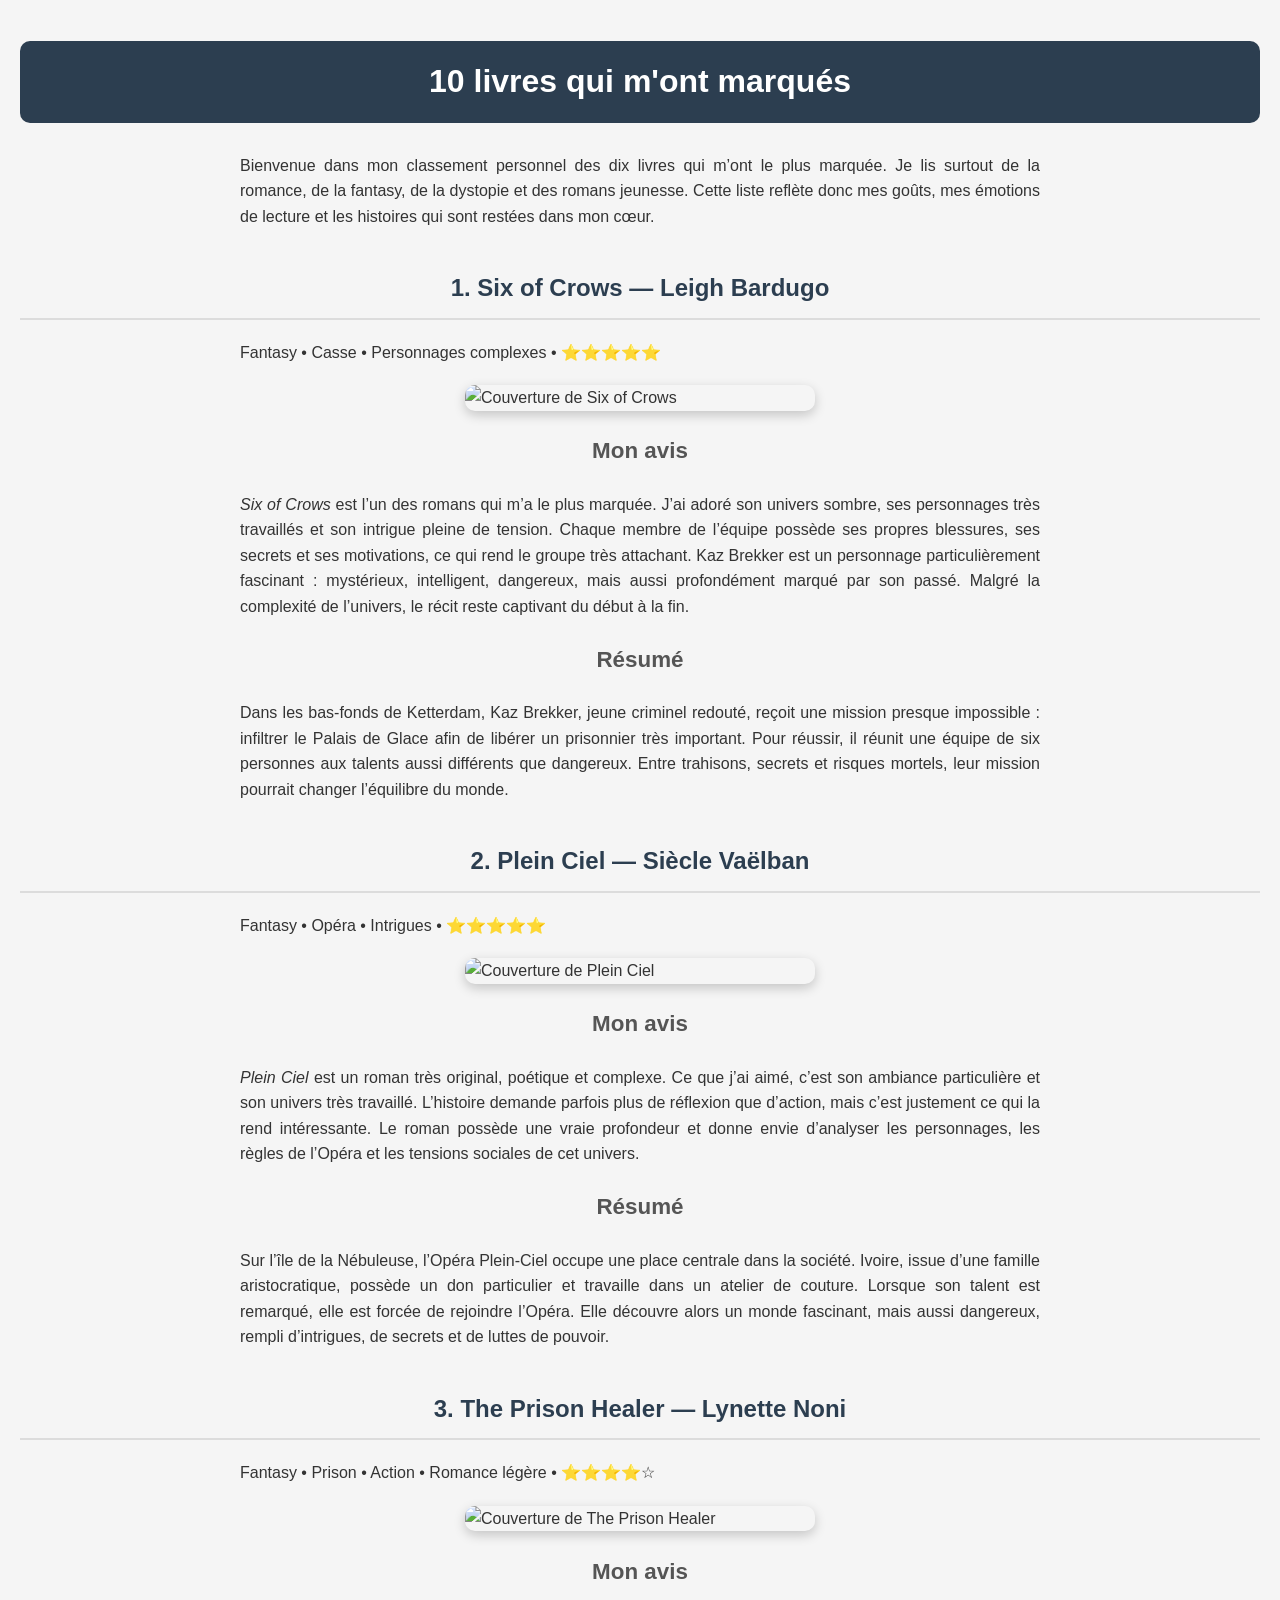
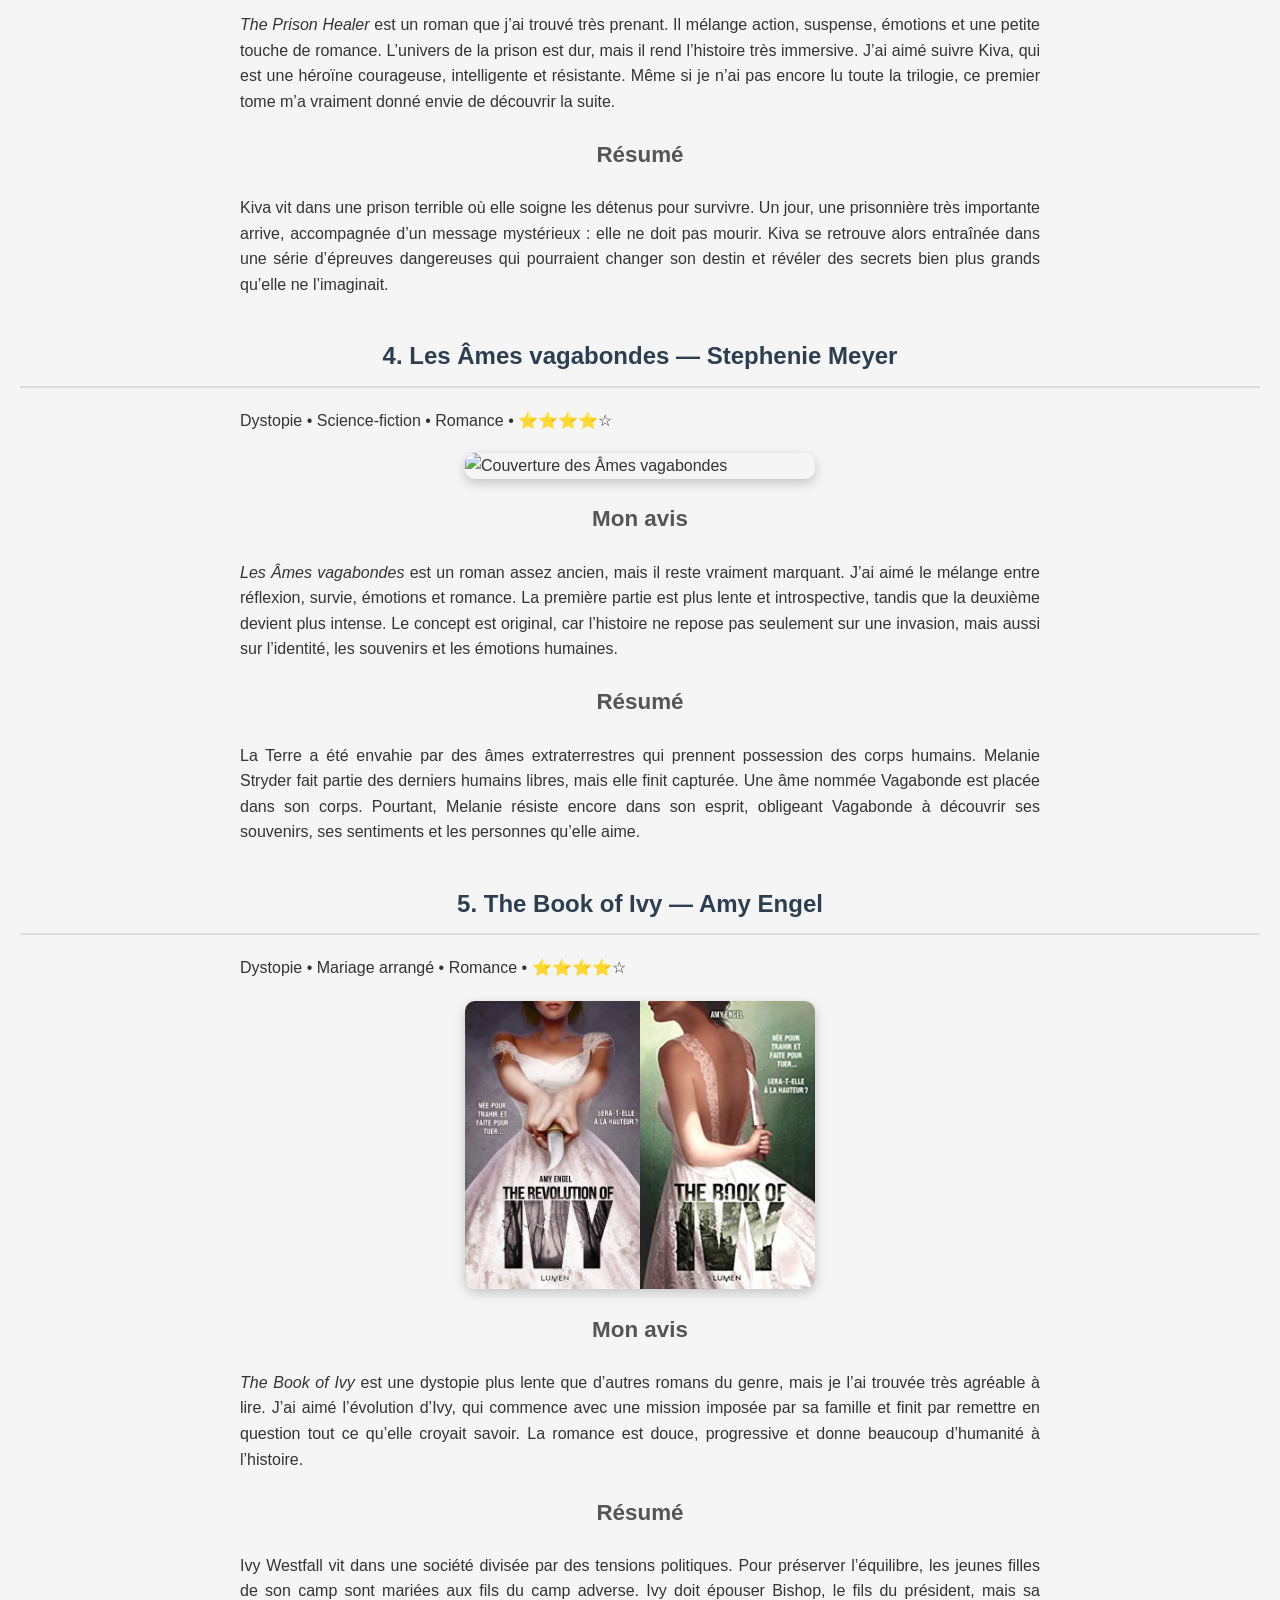
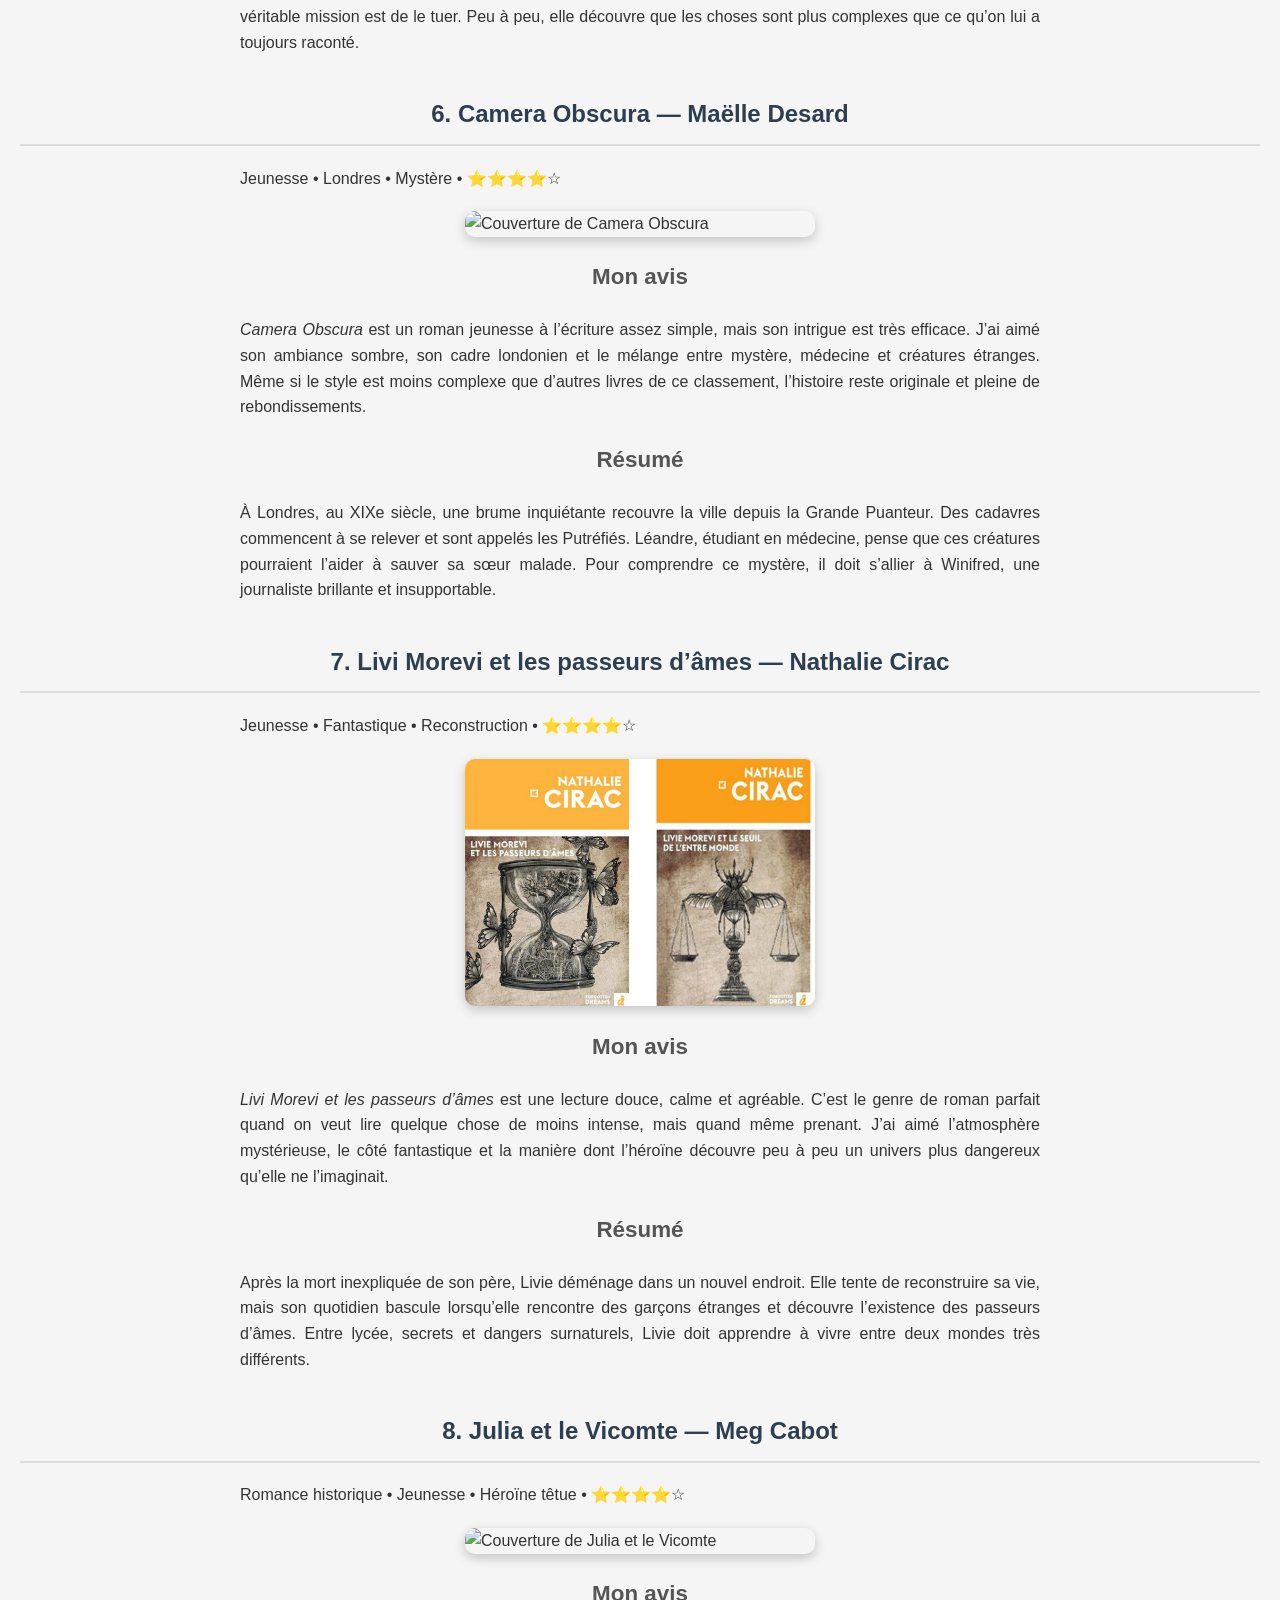
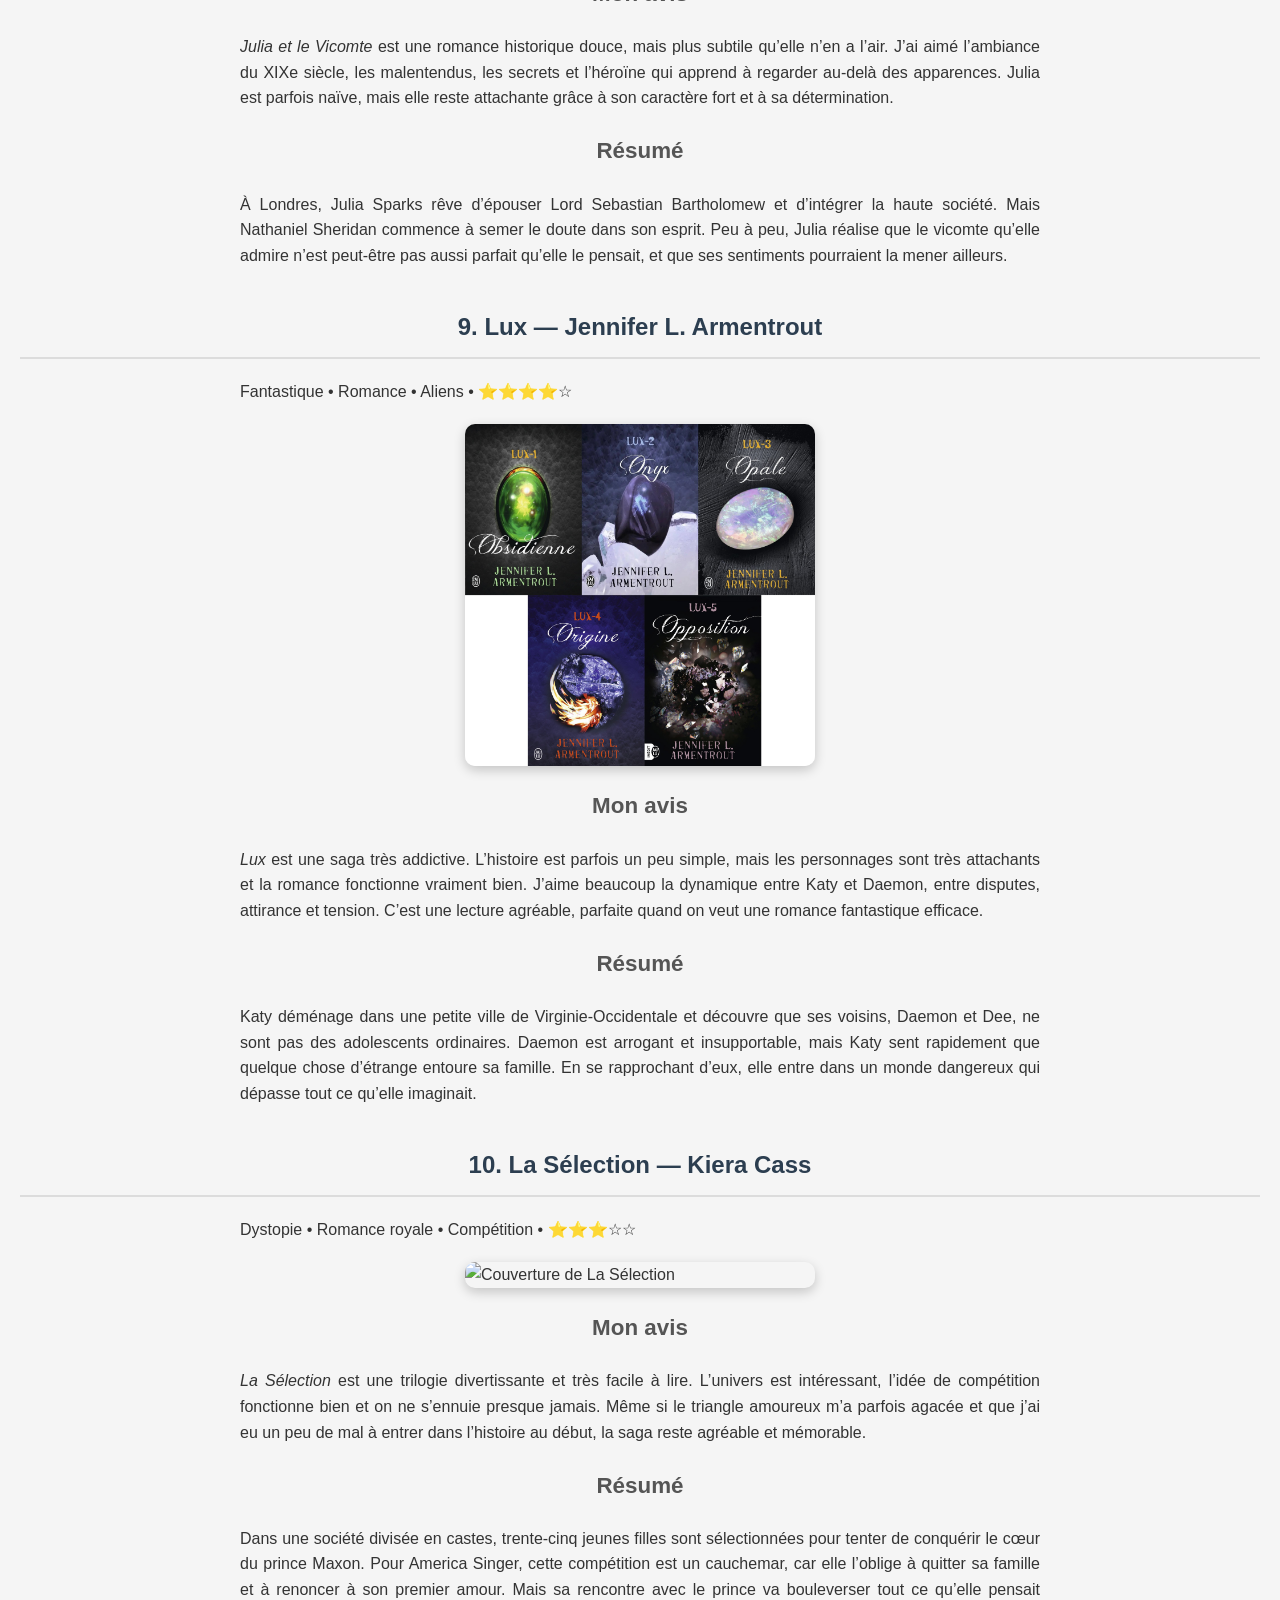
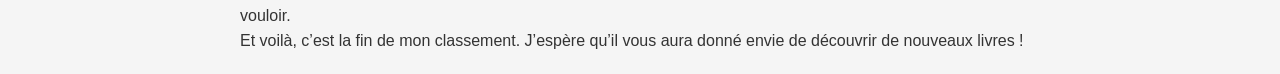
==== index.html @ f719cc05 "Rename Listes de livres.html to index.html" ====
<!DOCTYPE html>
<html lang="fr">
<head>
    <meta charset="UTF-8">
    <meta name="viewport" content="width=device-width, initial-scale=1.0">
    <title>10 livres qui m'ont marqués</title>
    <link rel="stylesheet" href="bibliothèque.css">
</head>

<body>
    <header>
        <h1>10 livres qui m'ont marqués</h1>
        <p class="intro">
            Bienvenue dans mon classement personnel des dix livres qui m’ont le plus marquée.
            Je lis surtout de la romance, de la fantasy, de la dystopie et des romans jeunesse.
            Cette liste reflète donc mes goûts, mes émotions de lecture et les histoires qui sont restées dans mon cœur.
        </p>
    </header>

    <main class="book-list">

        <section class="book-card">
            <h2>1. Six of Crows — Leigh Bardugo</h2>
            <p class="info">Fantasy • Casse • Personnages complexes • ⭐⭐⭐⭐⭐</p>
            <img src="Six of Crows.JPG" alt="Couverture de Six of Crows">

            <h3>Mon avis</h3>
            <p>
                <em>Six of Crows</em> est l’un des romans qui m’a le plus marquée. J’ai adoré son univers sombre,
                ses personnages très travaillés et son intrigue pleine de tension. Chaque membre de l’équipe possède
                ses propres blessures, ses secrets et ses motivations, ce qui rend le groupe très attachant.
                Kaz Brekker est un personnage particulièrement fascinant : mystérieux, intelligent, dangereux,
                mais aussi profondément marqué par son passé. Malgré la complexité de l’univers, le récit reste
                captivant du début à la fin.
            </p>

            <h3>Résumé</h3>
            <p>
                Dans les bas-fonds de Ketterdam, Kaz Brekker, jeune criminel redouté, reçoit une mission presque impossible :
                infiltrer le Palais de Glace afin de libérer un prisonnier très important. Pour réussir, il réunit une équipe
                de six personnes aux talents aussi différents que dangereux. Entre trahisons, secrets et risques mortels,
                leur mission pourrait changer l’équilibre du monde.
            </p>
        </section>

        <section class="book-card">
            <h2>2. Plein Ciel — Siècle Vaëlban</h2>
            <p class="info">Fantasy • Opéra • Intrigues • ⭐⭐⭐⭐⭐</p>
            <img src="Plein Ciel.JPG" alt="Couverture de Plein Ciel">

            <h3>Mon avis</h3>
            <p>
                <em>Plein Ciel</em> est un roman très original, poétique et complexe. Ce que j’ai aimé, c’est son ambiance
                particulière et son univers très travaillé. L’histoire demande parfois plus de réflexion que d’action,
                mais c’est justement ce qui la rend intéressante. Le roman possède une vraie profondeur et donne envie
                d’analyser les personnages, les règles de l’Opéra et les tensions sociales de cet univers.
            </p>

            <h3>Résumé</h3>
            <p>
                Sur l’île de la Nébuleuse, l’Opéra Plein-Ciel occupe une place centrale dans la société. Ivoire,
                issue d’une famille aristocratique, possède un don particulier et travaille dans un atelier de couture.
                Lorsque son talent est remarqué, elle est forcée de rejoindre l’Opéra. Elle découvre alors un monde
                fascinant, mais aussi dangereux, rempli d’intrigues, de secrets et de luttes de pouvoir.
            </p>
        </section>

        <section class="book-card">
            <h2>3. The Prison Healer — Lynette Noni</h2>
            <p class="info">Fantasy • Prison • Action • Romance légère • ⭐⭐⭐⭐☆</p>
            <img src="The prison healer.JPG" alt="Couverture de The Prison Healer">

            <h3>Mon avis</h3>
            <p>
                <em>The Prison Healer</em> est un roman que j’ai trouvé très prenant. Il mélange action, suspense,
                émotions et une petite touche de romance. L’univers de la prison est dur, mais il rend l’histoire
                très immersive. J’ai aimé suivre Kiva, qui est une héroïne courageuse, intelligente et résistante.
                Même si je n’ai pas encore lu toute la trilogie, ce premier tome m’a vraiment donné envie de découvrir la suite.
            </p>

            <h3>Résumé</h3>
            <p>
                Kiva vit dans une prison terrible où elle soigne les détenus pour survivre. Un jour, une prisonnière
                très importante arrive, accompagnée d’un message mystérieux : elle ne doit pas mourir. Kiva se retrouve alors
                entraînée dans une série d’épreuves dangereuses qui pourraient changer son destin et révéler des secrets
                bien plus grands qu’elle ne l’imaginait.
            </p>
        </section>

        <section class="book-card">
            <h2>4. Les Âmes vagabondes — Stephenie Meyer</h2>
            <p class="info">Dystopie • Science-fiction • Romance • ⭐⭐⭐⭐☆</p>
            <img src="Les âmes vagabondes.JPG" alt="Couverture des Âmes vagabondes">

            <h3>Mon avis</h3>
            <p>
                <em>Les Âmes vagabondes</em> est un roman assez ancien, mais il reste vraiment marquant. J’ai aimé
                le mélange entre réflexion, survie, émotions et romance. La première partie est plus lente et introspective,
                tandis que la deuxième devient plus intense. Le concept est original, car l’histoire ne repose pas seulement
                sur une invasion, mais aussi sur l’identité, les souvenirs et les émotions humaines.
            </p>

            <h3>Résumé</h3>
            <p>
                La Terre a été envahie par des âmes extraterrestres qui prennent possession des corps humains.
                Melanie Stryder fait partie des derniers humains libres, mais elle finit capturée. Une âme nommée Vagabonde
                est placée dans son corps. Pourtant, Melanie résiste encore dans son esprit, obligeant Vagabonde à découvrir
                ses souvenirs, ses sentiments et les personnes qu’elle aime.
            </p>
        </section>

        <section class="book-card">
            <h2>5. The Book of Ivy — Amy Engel</h2>
            <p class="info">Dystopie • Mariage arrangé • Romance • ⭐⭐⭐⭐☆</p>
            <img src="The book of Ivy.JPG" alt="Couverture de The Book of Ivy">

            <h3>Mon avis</h3>
            <p>
                <em>The Book of Ivy</em> est une dystopie plus lente que d’autres romans du genre, mais je l’ai trouvée
                très agréable à lire. J’ai aimé l’évolution d’Ivy, qui commence avec une mission imposée par sa famille
                et finit par remettre en question tout ce qu’elle croyait savoir. La romance est douce, progressive
                et donne beaucoup d’humanité à l’histoire.
            </p>

            <h3>Résumé</h3>
            <p>
                Ivy Westfall vit dans une société divisée par des tensions politiques. Pour préserver l’équilibre,
                les jeunes filles de son camp sont mariées aux fils du camp adverse. Ivy doit épouser Bishop,
                le fils du président, mais sa véritable mission est de le tuer. Peu à peu, elle découvre que les choses
                sont plus complexes que ce qu’on lui a toujours raconté.
            </p>
        </section>

        <section class="book-card">
            <h2>6. Camera Obscura — Maëlle Desard</h2>
            <p class="info">Jeunesse • Londres • Mystère • ⭐⭐⭐⭐☆</p>
            <img src="Camera Obscura.JPG" alt="Couverture de Camera Obscura">

            <h3>Mon avis</h3>
            <p>
                <em>Camera Obscura</em> est un roman jeunesse à l’écriture assez simple, mais son intrigue est très efficace.
                J’ai aimé son ambiance sombre, son cadre londonien et le mélange entre mystère, médecine et créatures étranges.
                Même si le style est moins complexe que d’autres livres de ce classement, l’histoire reste originale
                et pleine de rebondissements.
            </p>

            <h3>Résumé</h3>
            <p>
                À Londres, au XIXe siècle, une brume inquiétante recouvre la ville depuis la Grande Puanteur.
                Des cadavres commencent à se relever et sont appelés les Putréfiés. Léandre, étudiant en médecine,
                pense que ces créatures pourraient l’aider à sauver sa sœur malade. Pour comprendre ce mystère,
                il doit s’allier à Winifred, une journaliste brillante et insupportable.
            </p>
        </section>

        <section class="book-card">
            <h2>7. Livi Morevi et les passeurs d’âmes — Nathalie Cirac</h2>
            <p class="info">Jeunesse • Fantastique • Reconstruction • ⭐⭐⭐⭐☆</p>
            <img src="Livi morevi.JPG" alt="Couverture de Livi Morevi">

            <h3>Mon avis</h3>
            <p>
                <em>Livi Morevi et les passeurs d’âmes</em> est une lecture douce, calme et agréable. C’est le genre
                de roman parfait quand on veut lire quelque chose de moins intense, mais quand même prenant.
                J’ai aimé l’atmosphère mystérieuse, le côté fantastique et la manière dont l’héroïne découvre peu à peu
                un univers plus dangereux qu’elle ne l’imaginait.
            </p>

            <h3>Résumé</h3>
            <p>
                Après la mort inexpliquée de son père, Livie déménage dans un nouvel endroit. Elle tente de reconstruire
                sa vie, mais son quotidien bascule lorsqu’elle rencontre des garçons étranges et découvre l’existence
                des passeurs d’âmes. Entre lycée, secrets et dangers surnaturels, Livie doit apprendre à vivre entre
                deux mondes très différents.
            </p>
        </section>

        <section class="book-card">
            <h2>8. Julia et le Vicomte — Meg Cabot</h2>
            <p class="info">Romance historique • Jeunesse • Héroïne têtue • ⭐⭐⭐⭐☆</p>
            <img src="Julia et le vicomte.JPG" alt="Couverture de Julia et le Vicomte">

            <h3>Mon avis</h3>
            <p>
                <em>Julia et le Vicomte</em> est une romance historique douce, mais plus subtile qu’elle n’en a l’air.
                J’ai aimé l’ambiance du XIXe siècle, les malentendus, les secrets et l’héroïne qui apprend à regarder
                au-delà des apparences. Julia est parfois naïve, mais elle reste attachante grâce à son caractère fort
                et à sa détermination.
            </p>

            <h3>Résumé</h3>
            <p>
                À Londres, Julia Sparks rêve d’épouser Lord Sebastian Bartholomew et d’intégrer la haute société.
                Mais Nathaniel Sheridan commence à semer le doute dans son esprit. Peu à peu, Julia réalise que le vicomte
                qu’elle admire n’est peut-être pas aussi parfait qu’elle le pensait, et que ses sentiments pourraient
                la mener ailleurs.
            </p>
        </section>

        <section class="book-card">
            <h2>9. Lux — Jennifer L. Armentrout</h2>
            <p class="info">Fantastique • Romance • Aliens • ⭐⭐⭐⭐☆</p>
            <img src="Lux.JPG" alt="Couverture de Lux">

            <h3>Mon avis</h3>
            <p>
                <em>Lux</em> est une saga très addictive. L’histoire est parfois un peu simple, mais les personnages
                sont très attachants et la romance fonctionne vraiment bien. J’aime beaucoup la dynamique entre Katy
                et Daemon, entre disputes, attirance et tension. C’est une lecture agréable, parfaite quand on veut
                une romance fantastique efficace.
            </p>

            <h3>Résumé</h3>
            <p>
                Katy déménage dans une petite ville de Virginie-Occidentale et découvre que ses voisins, Daemon et Dee,
                ne sont pas des adolescents ordinaires. Daemon est arrogant et insupportable, mais Katy sent rapidement
                que quelque chose d’étrange entoure sa famille. En se rapprochant d’eux, elle entre dans un monde dangereux
                qui dépasse tout ce qu’elle imaginait.
            </p>
        </section>

        <section class="book-card">
            <h2>10. La Sélection — Kiera Cass</h2>
            <p class="info">Dystopie • Romance royale • Compétition • ⭐⭐⭐☆☆</p>
            <img src="La selection.JPG" alt="Couverture de La Sélection">

            <h3>Mon avis</h3>
            <p>
                <em>La Sélection</em> est une trilogie divertissante et très facile à lire. L’univers est intéressant,
                l’idée de compétition fonctionne bien et on ne s’ennuie presque jamais. Même si le triangle amoureux
                m’a parfois agacée et que j’ai eu un peu de mal à entrer dans l’histoire au début, la saga reste agréable
                et mémorable.
            </p>

            <h3>Résumé</h3>
            <p>
                Dans une société divisée en castes, trente-cinq jeunes filles sont sélectionnées pour tenter de conquérir
                le cœur du prince Maxon. Pour America Singer, cette compétition est un cauchemar, car elle l’oblige
                à quitter sa famille et à renoncer à son premier amour. Mais sa rencontre avec le prince va bouleverser
                tout ce qu’elle pensait vouloir.
            </p>
        </section>

    </main>

    <footer>
        <p>
            Et voilà, c’est la fin de mon classement. J’espère qu’il vous aura donné envie de découvrir de nouveaux livres !
        </p>
    </footer>
</body>
</html>
---- bibliothèque.css ----
body {
    font-family: Arial, Helvetica, sans-serif;
    background-color: #f5f5f5;
    color: #333;
    margin: 0;
    padding: 20px;
    line-height: 1.6;
}

h1 {
    text-align: center;
    color: white;
    background-color: #2c3e50;
    padding: 15px;
    border-radius: 10px;
    margin-bottom: 30px;
}

h2 {
    text-align: center;
    color: #2c3e50;
    margin-top: 40px;
    border-bottom: 2px solid #dcdcdc;
    padding-bottom: 10px;
}

h3 {
    text-align: center;
    color: #555;
    font-size: 1.4em;
}

ul {
    max-width: 800px;
    margin: auto;
    list-style-position: inside;
    padding: 0;
}

li {
    font-size: 1.1em;
    margin: 10px 0;
    font-weight: bold;
}

p {
    max-width: 800px;
    margin: auto;
    text-align: justify;
}

img {
    display: block;
    max-width: 100%;
    width: 350px;
    margin: 20px auto;
    border-radius: 10px;
    box-shadow: 0 4px 12px rgba(0,0,0,0.2);
}
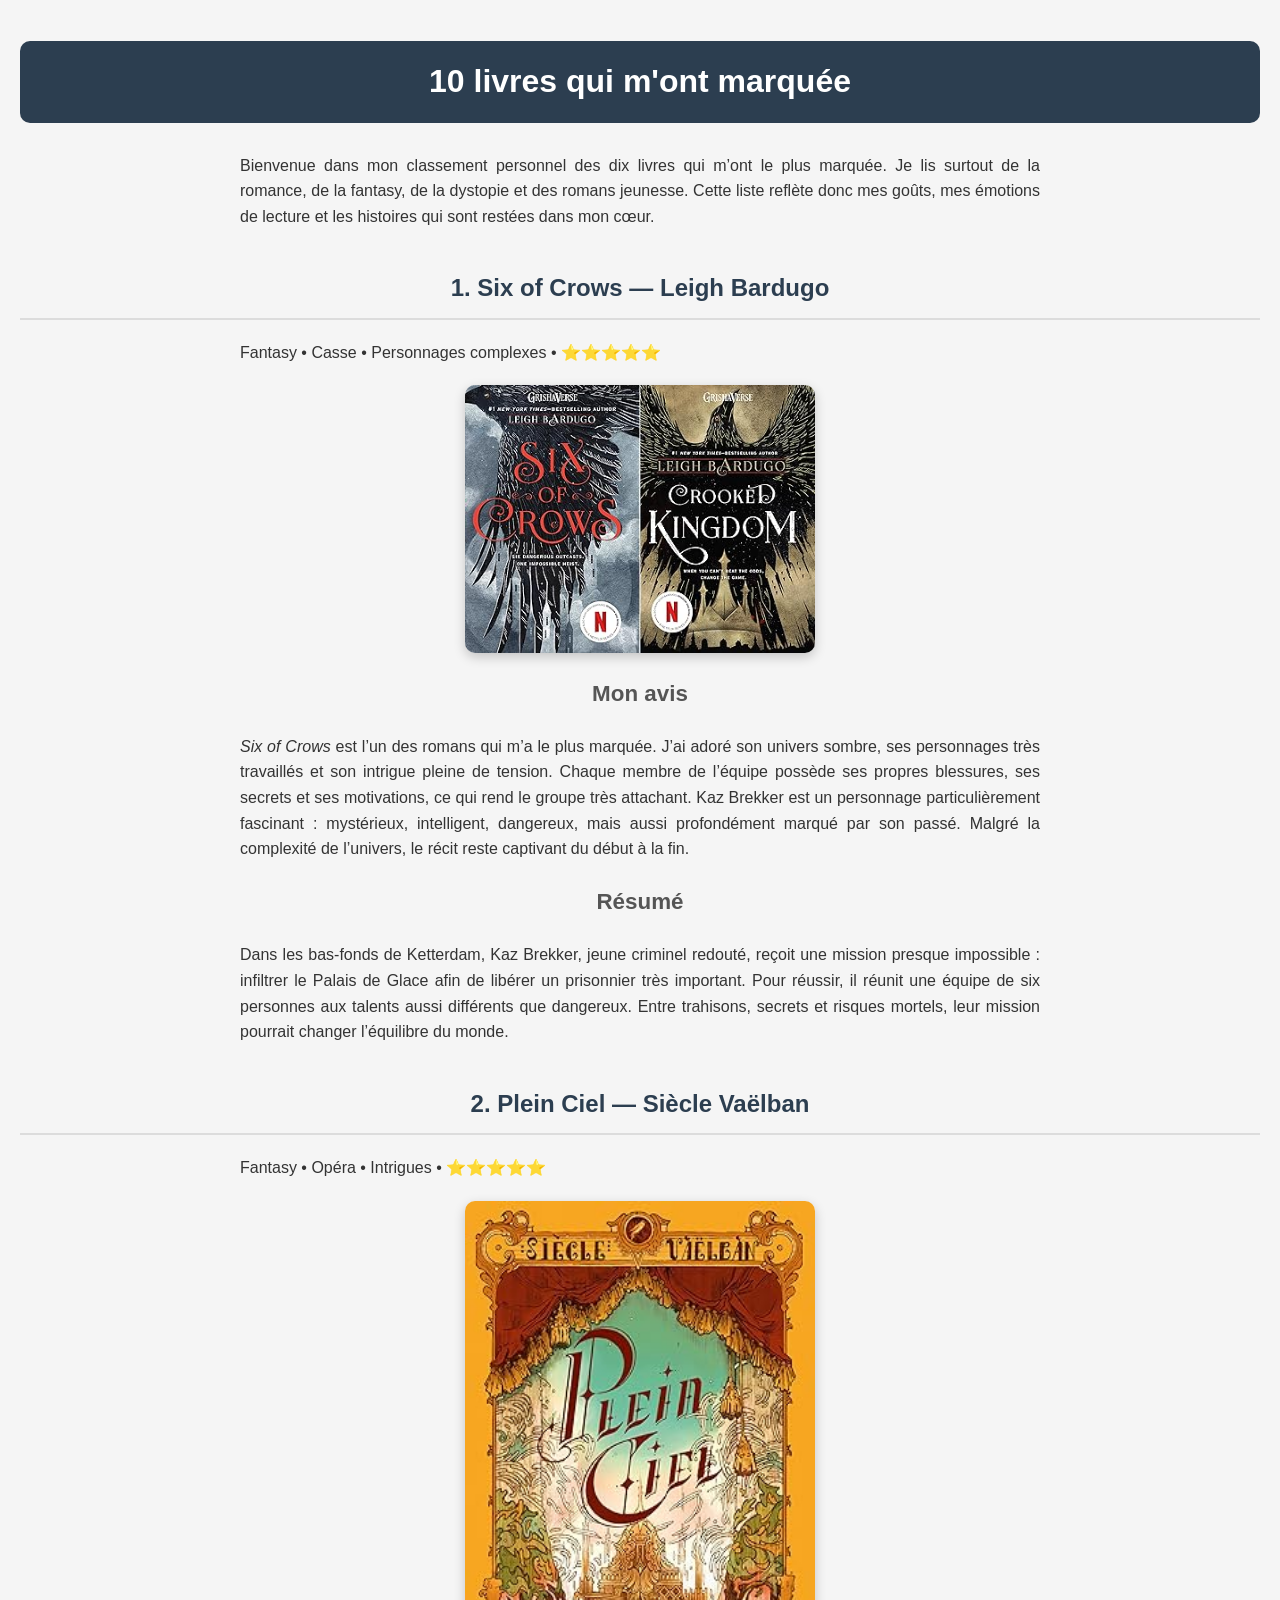
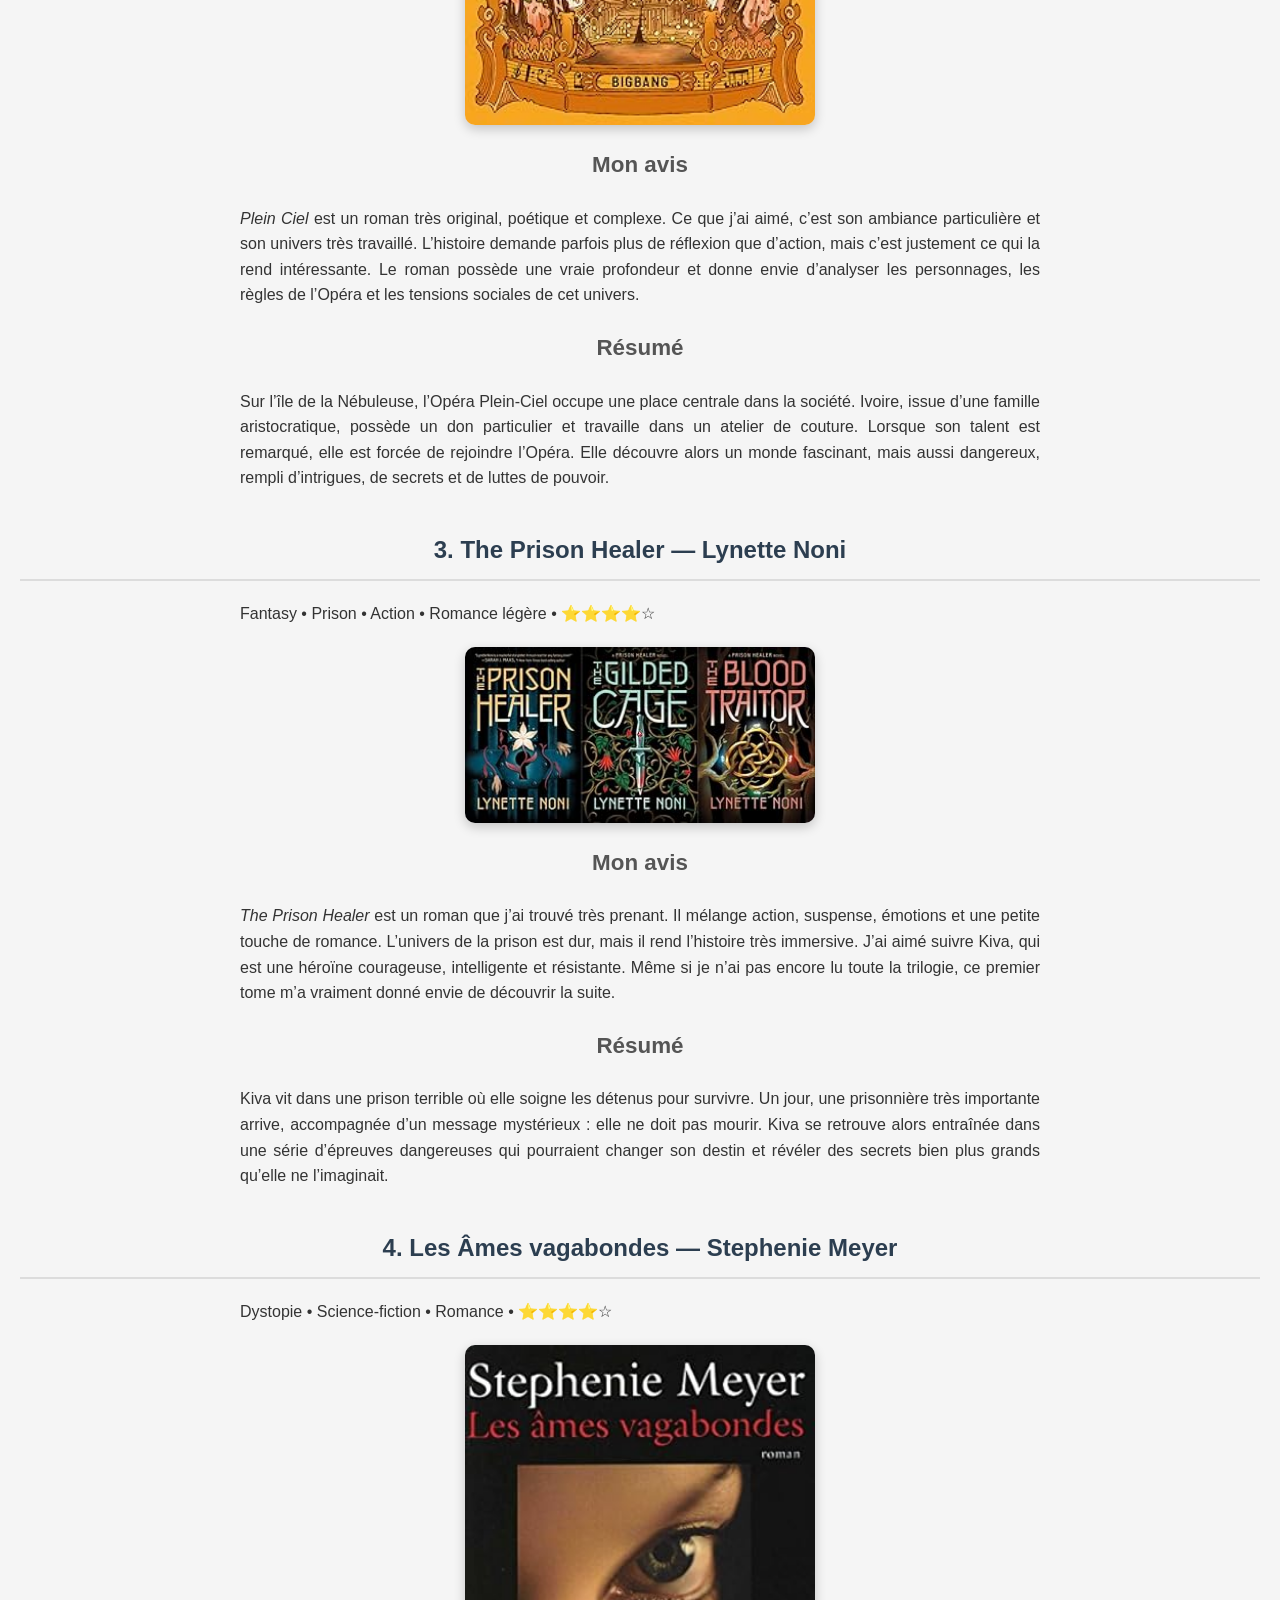
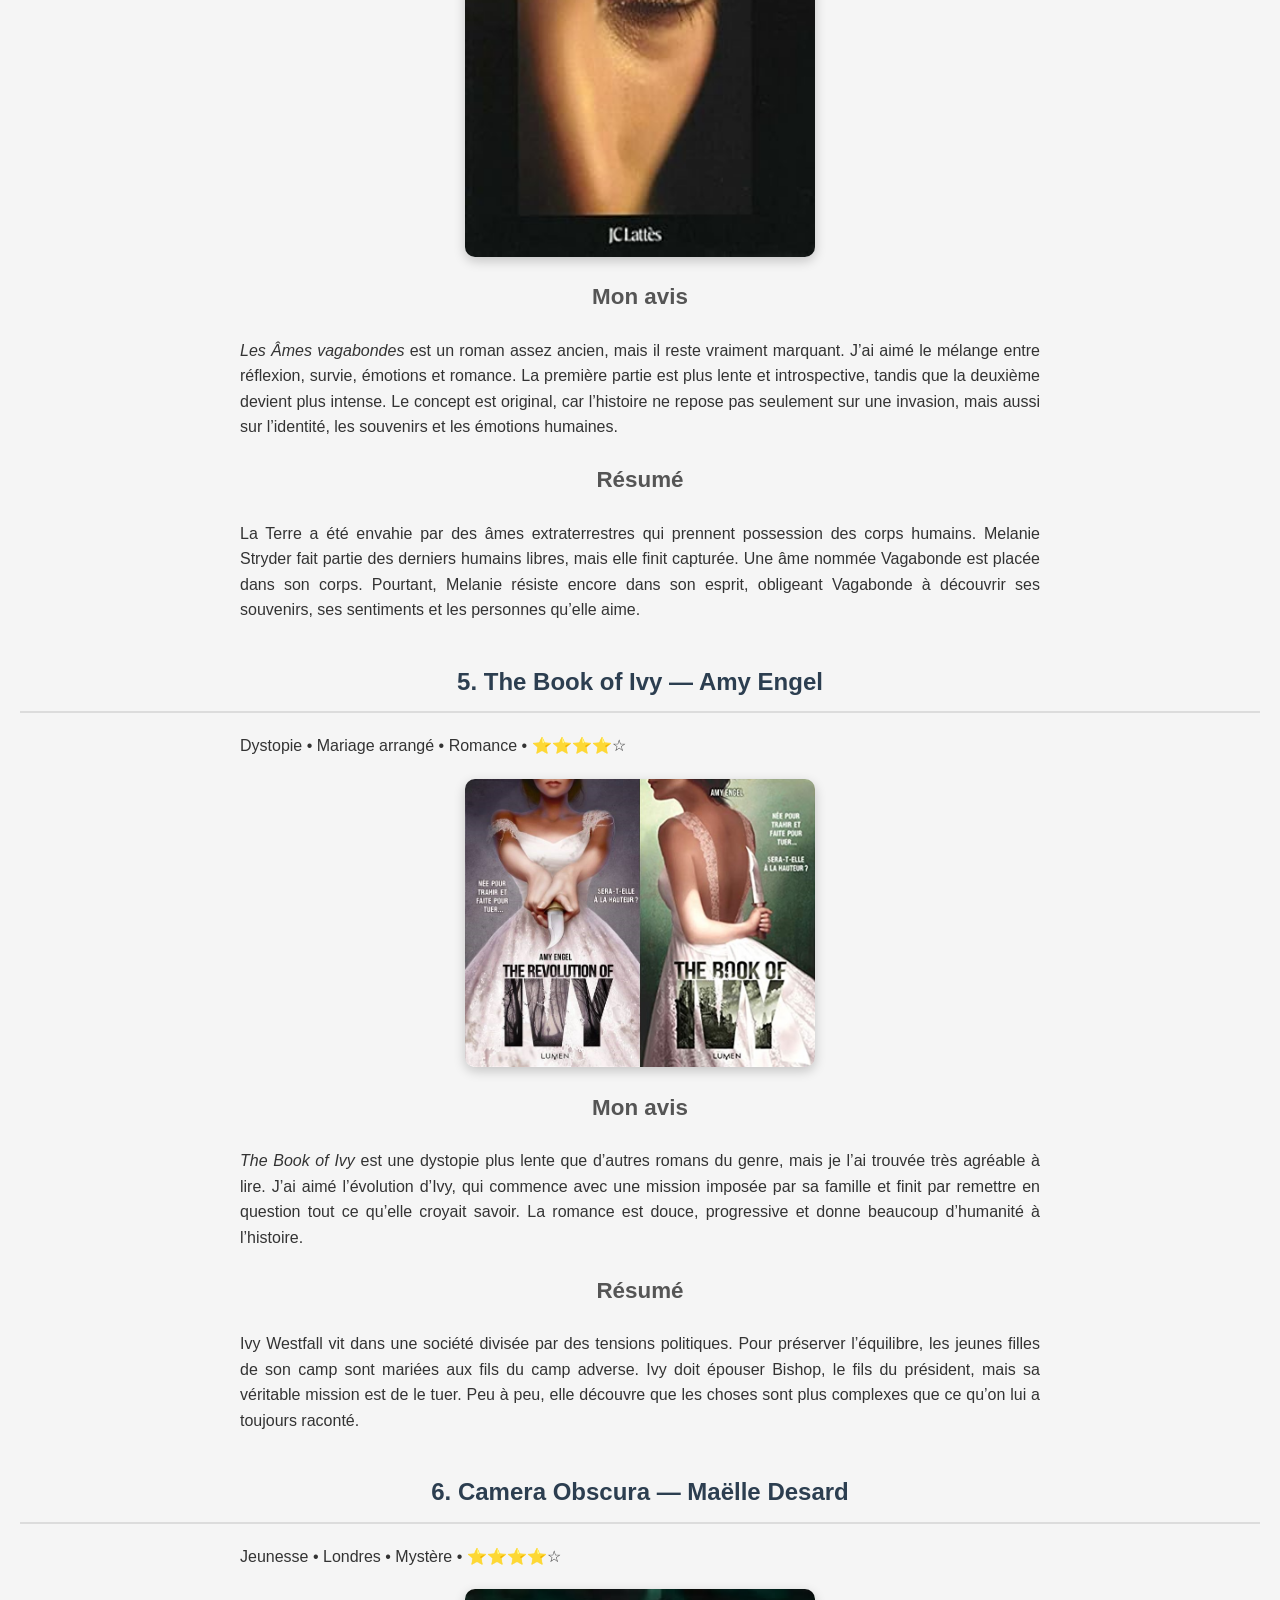
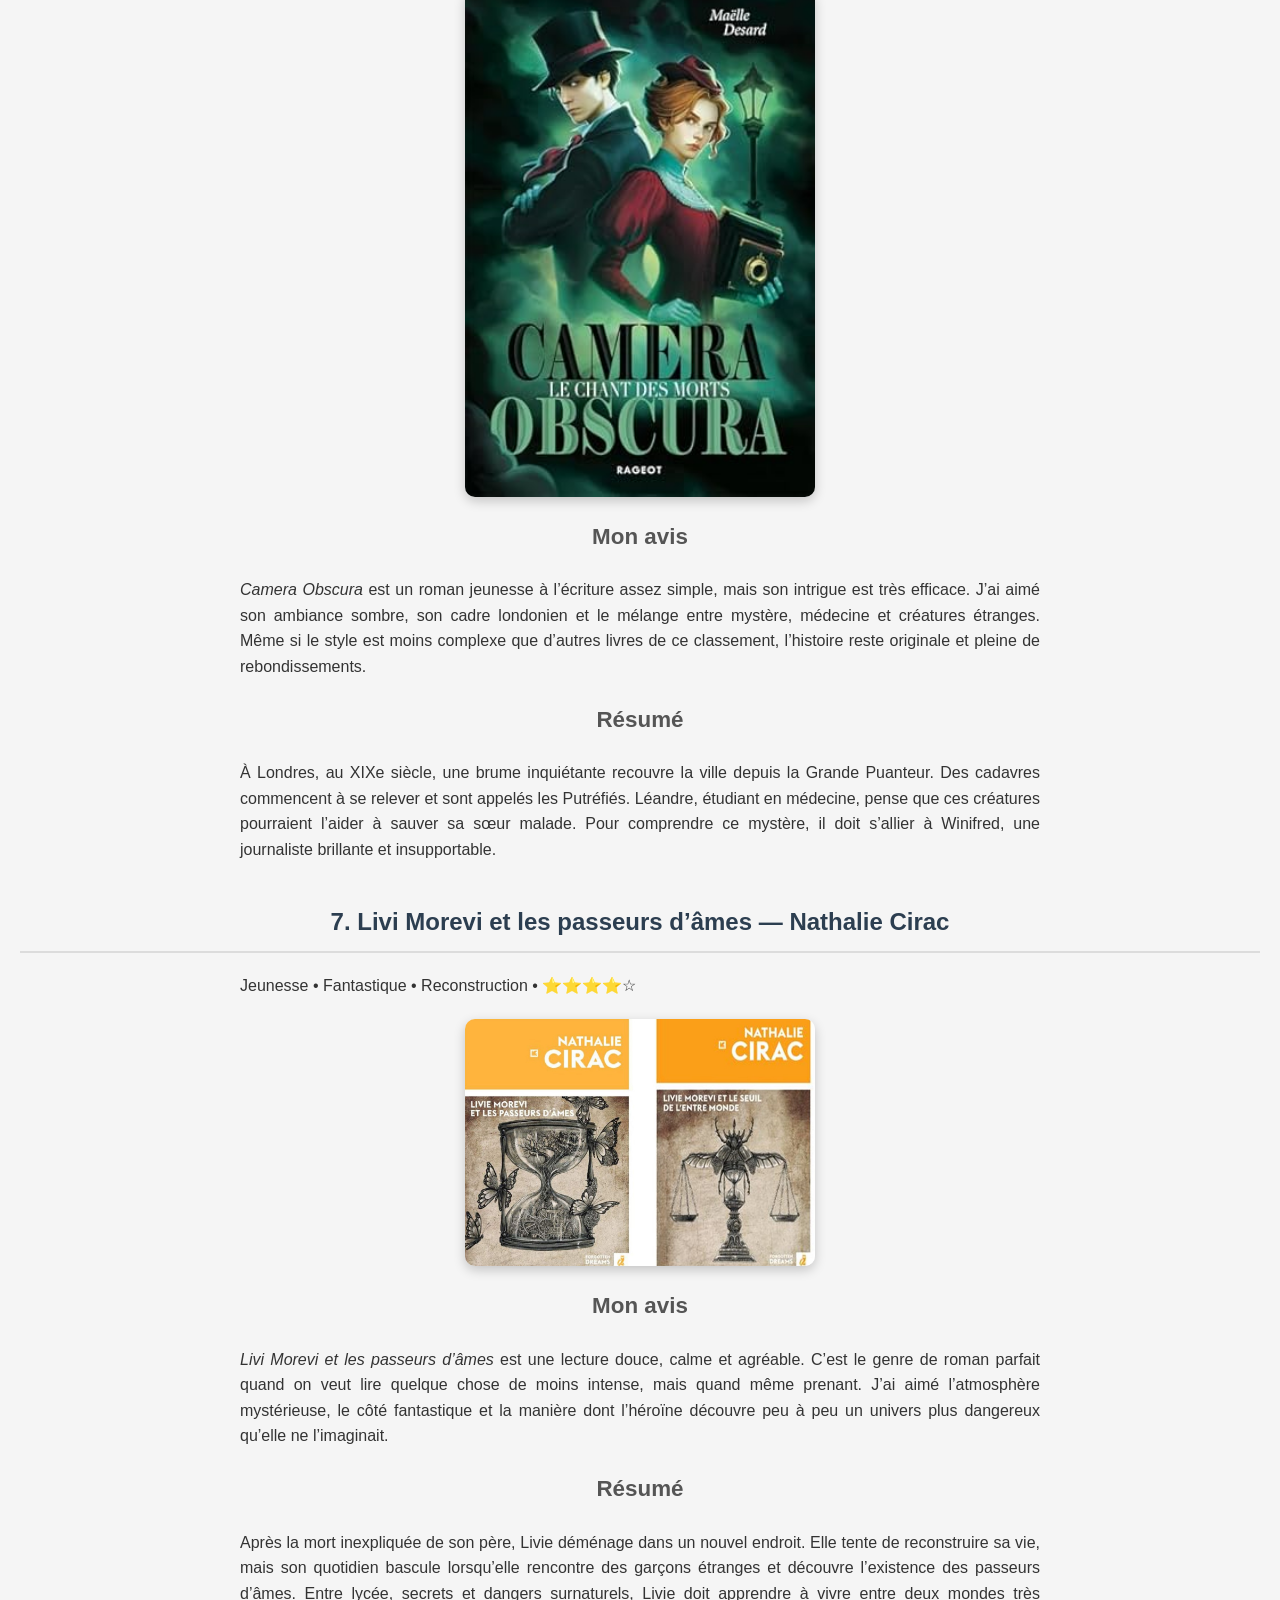
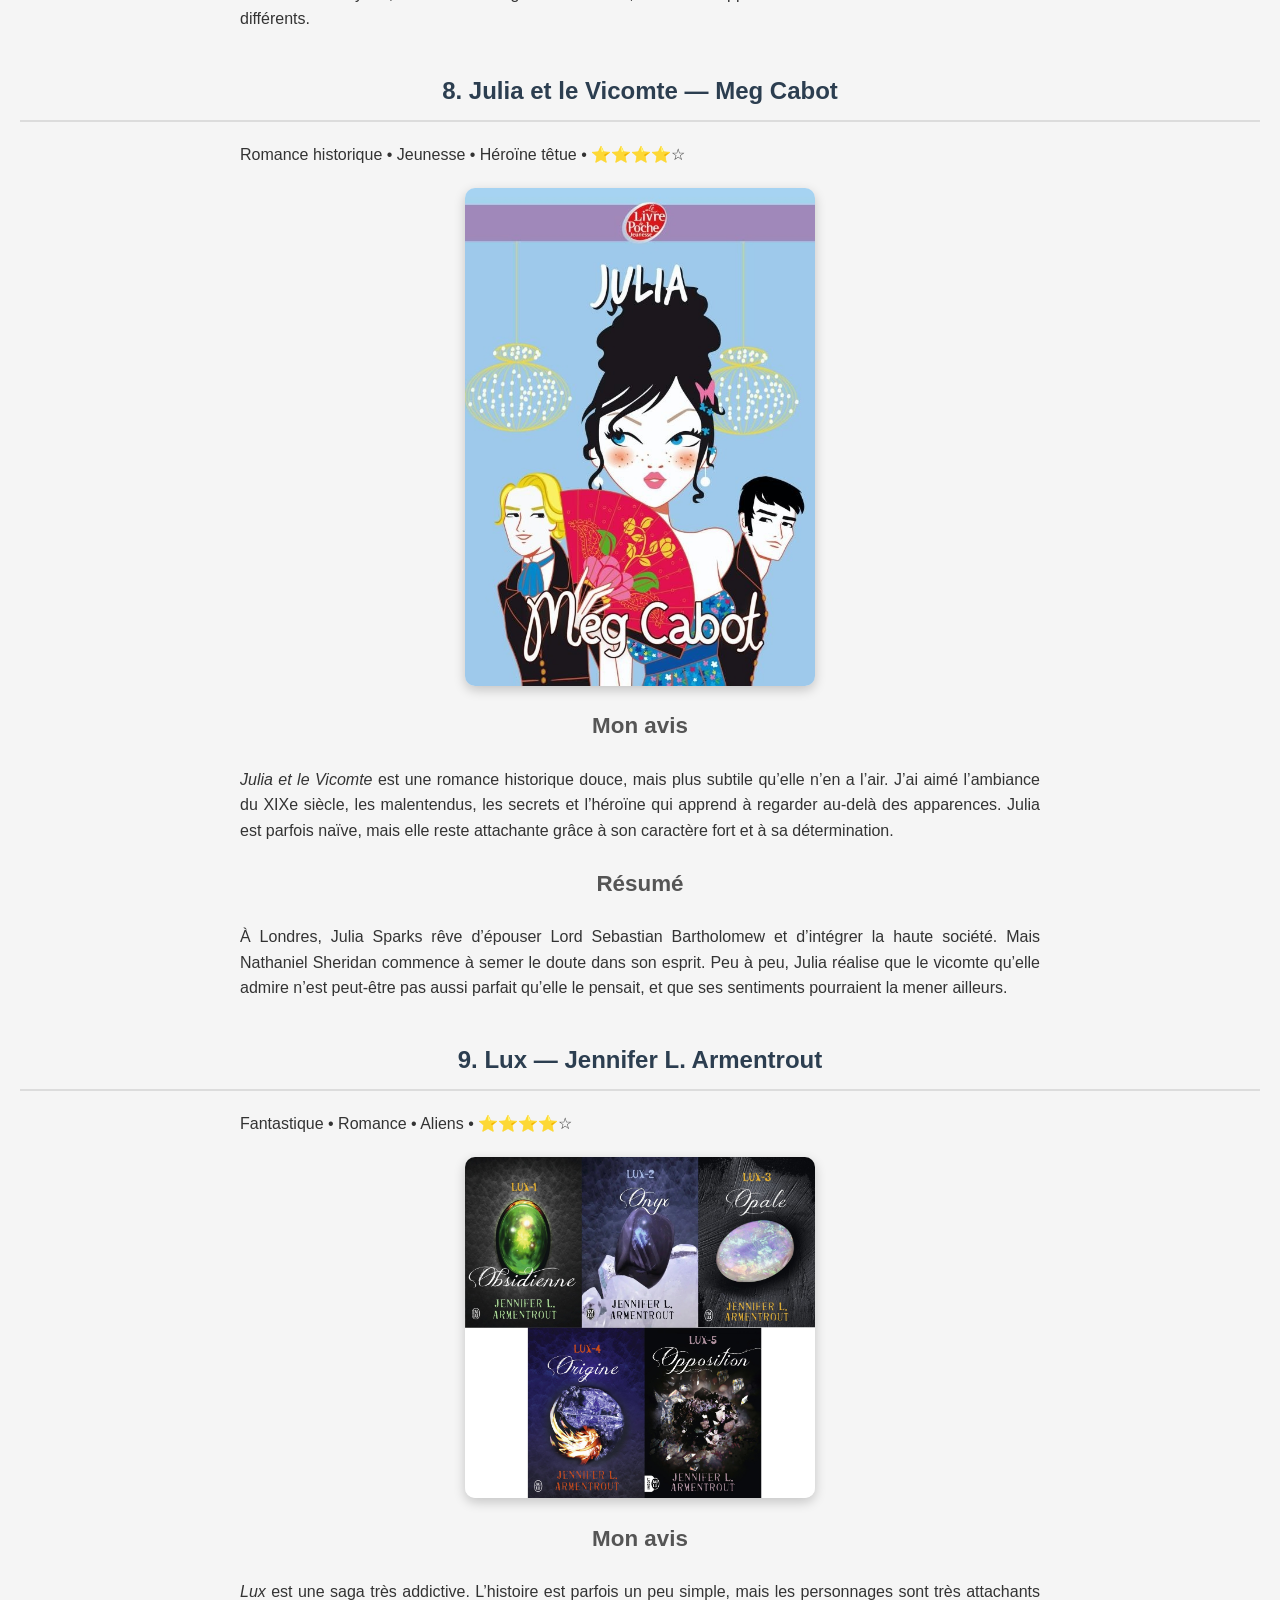
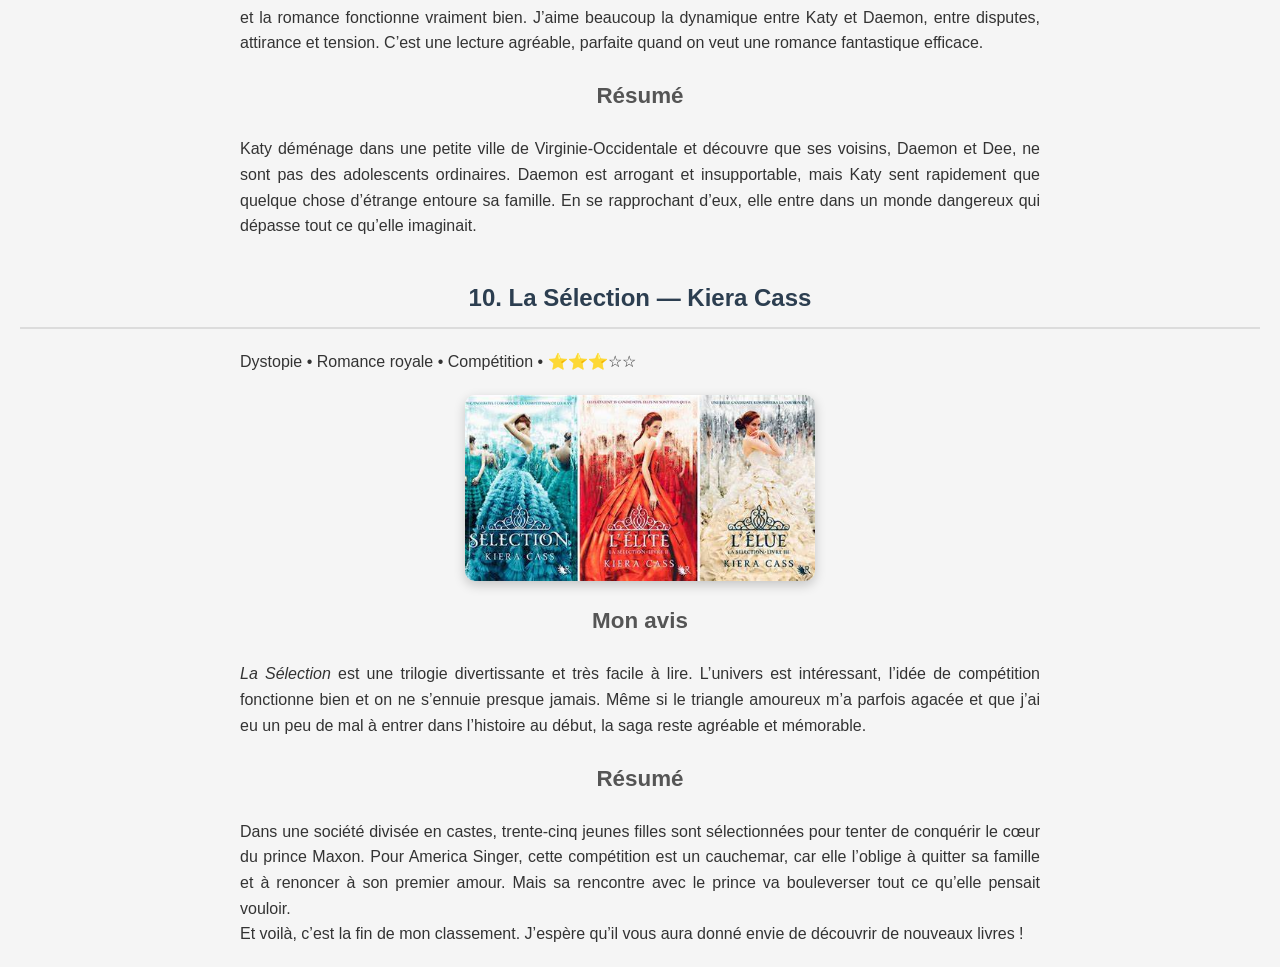
==== commit 1980a00c: "Update index.html" ====
--- a/index.html
+++ b/index.html
@@ -3,13 +3,13 @@
 <head>
     <meta charset="UTF-8">
     <meta name="viewport" content="width=device-width, initial-scale=1.0">
-    <title>10 livres qui m'ont marqués</title>
+    <title>10 livres qui m'ont marquée</title>
     <link rel="stylesheet" href="bibliothèque.css">
 </head>
 
 <body>
     <header>
-        <h1>10 livres qui m'ont marqués</h1>
+        <h1>10 livres qui m'ont marquée</h1>
         <p class="intro">
             Bienvenue dans mon classement personnel des dix livres qui m’ont le plus marquée.
             Je lis surtout de la romance, de la fantasy, de la dystopie et des romans jeunesse.
